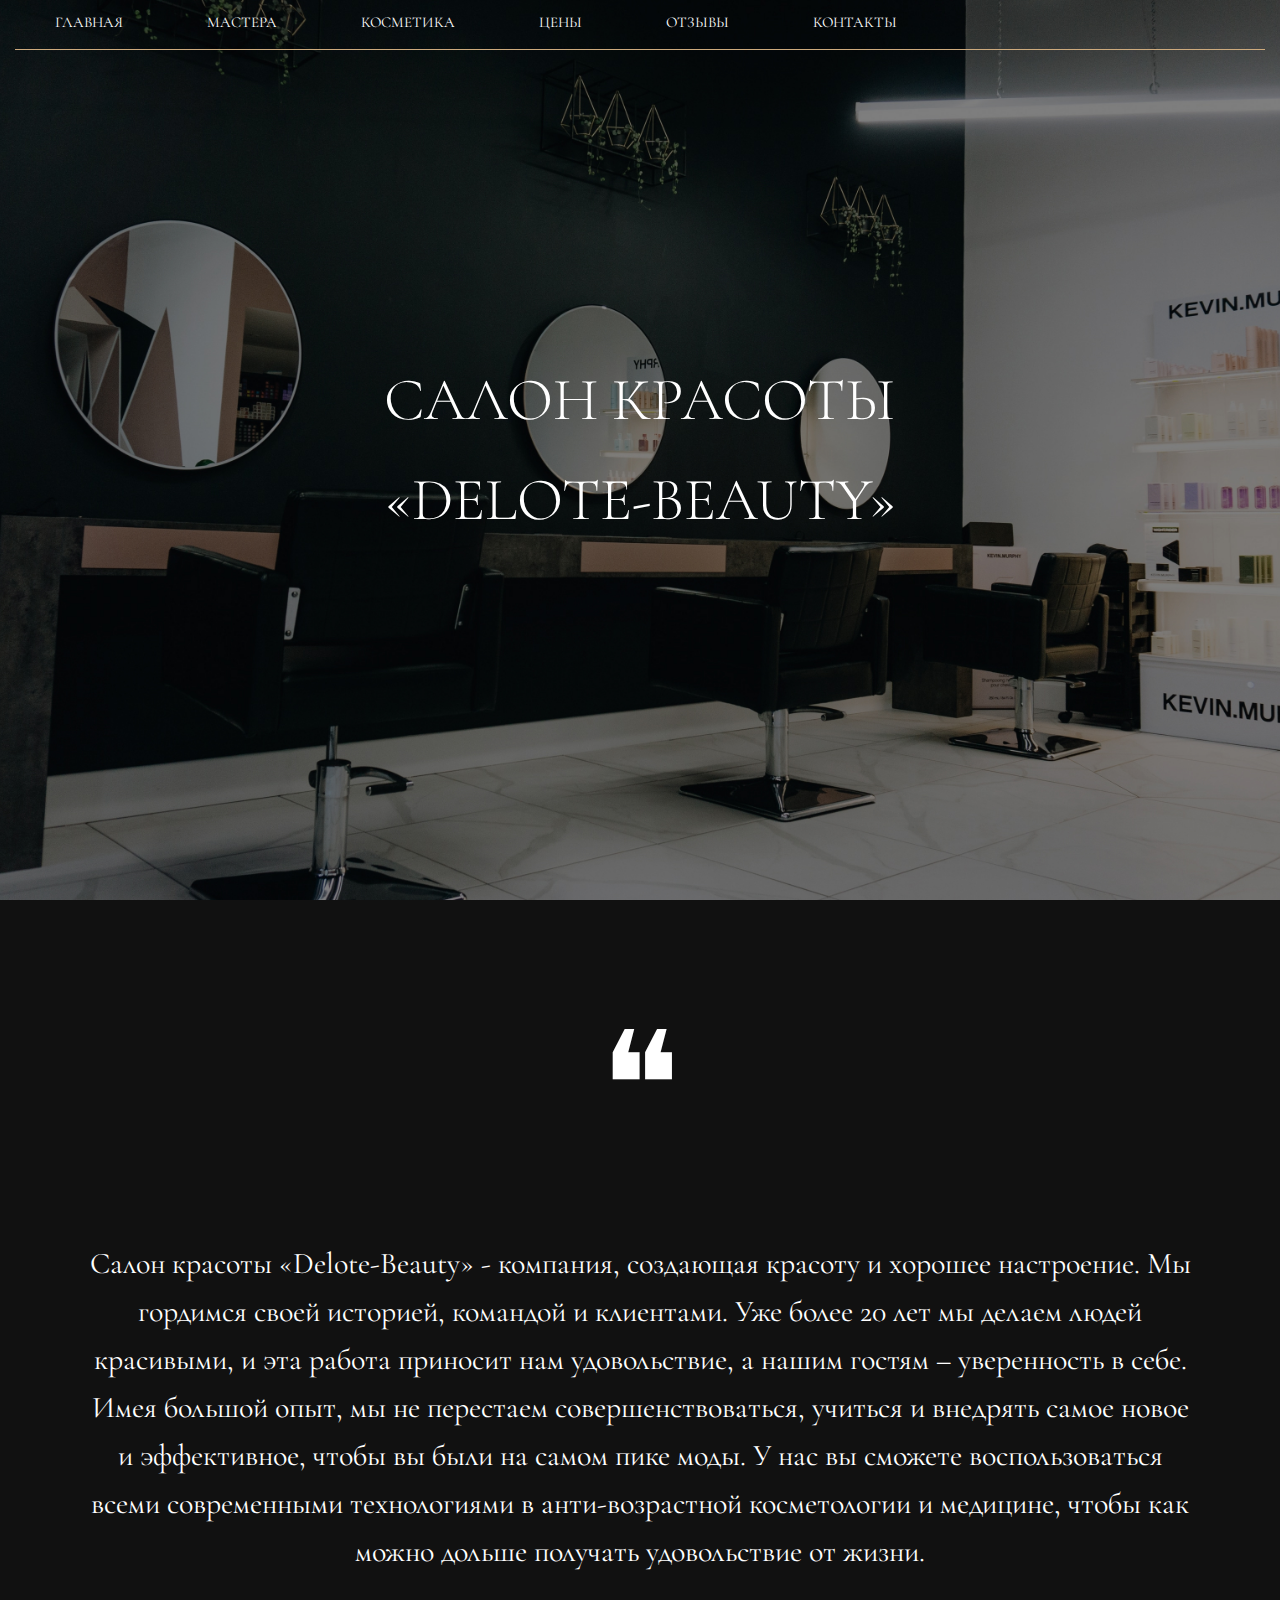
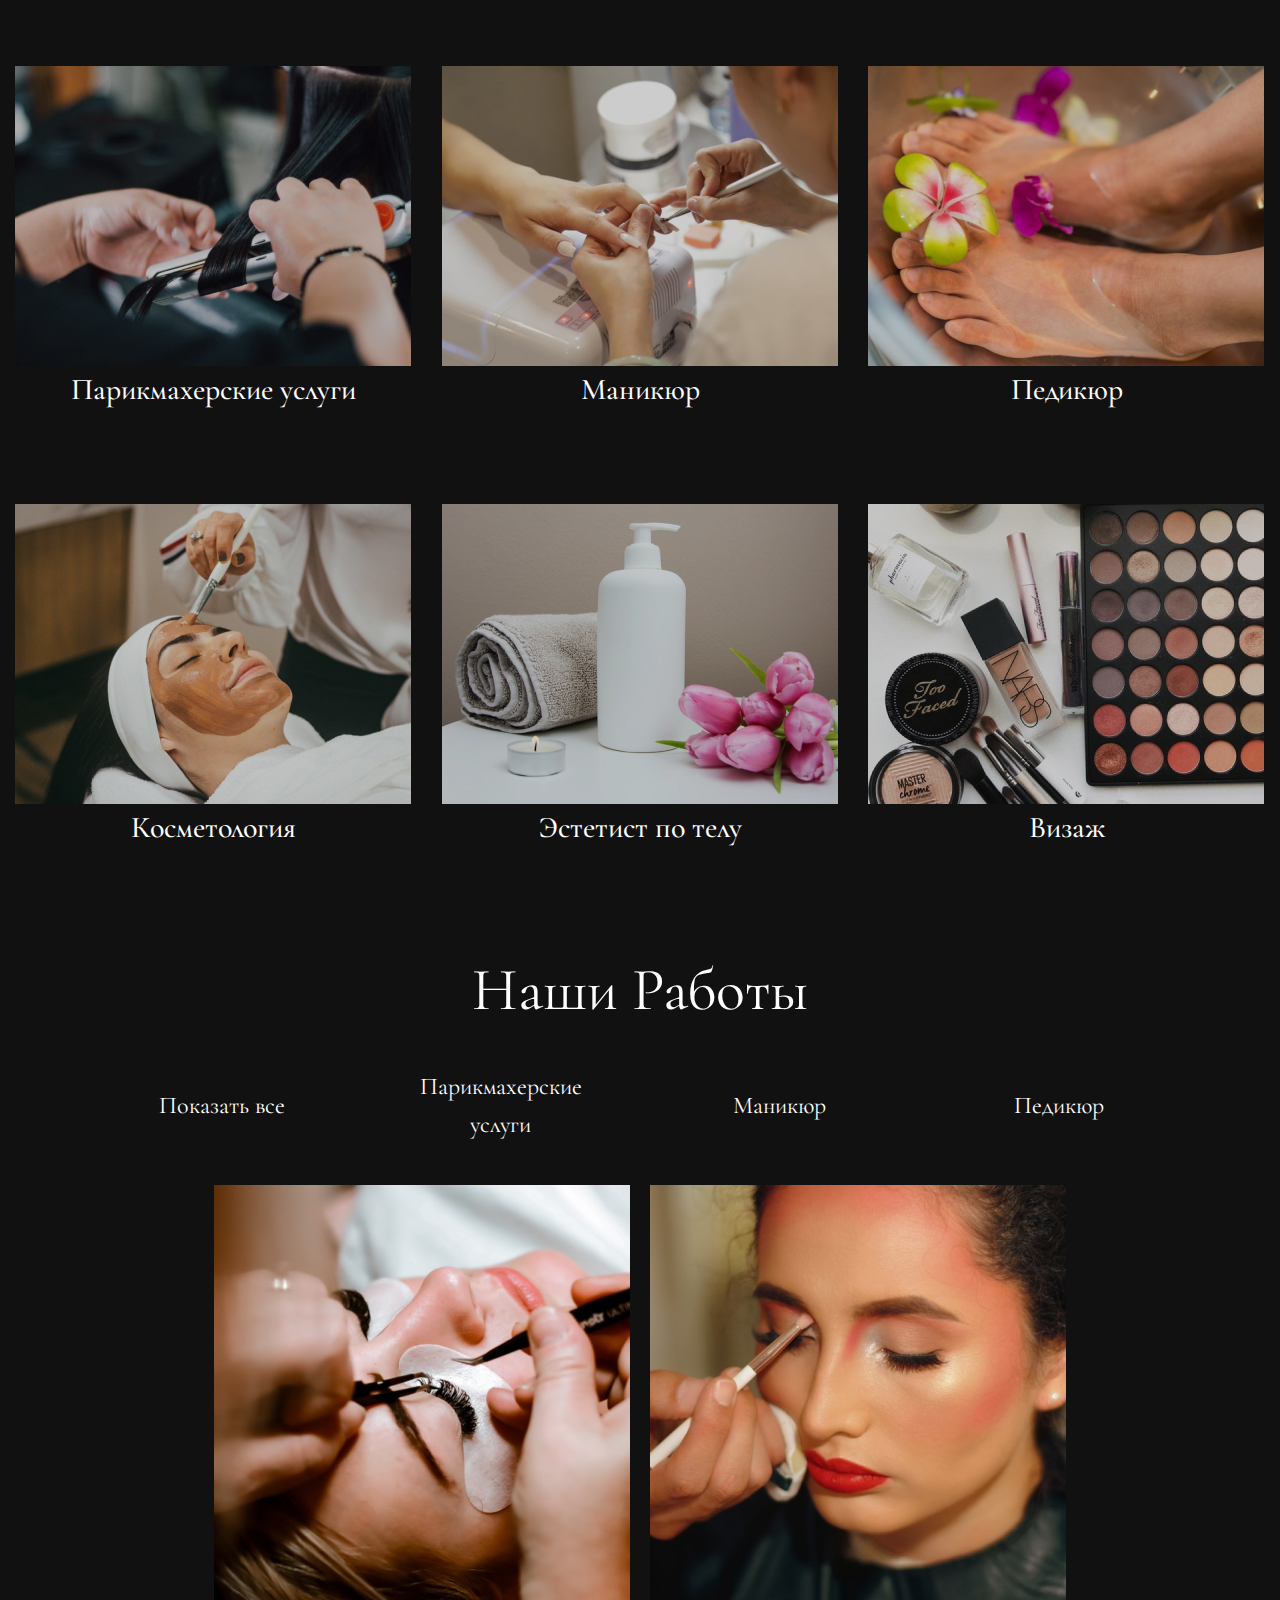
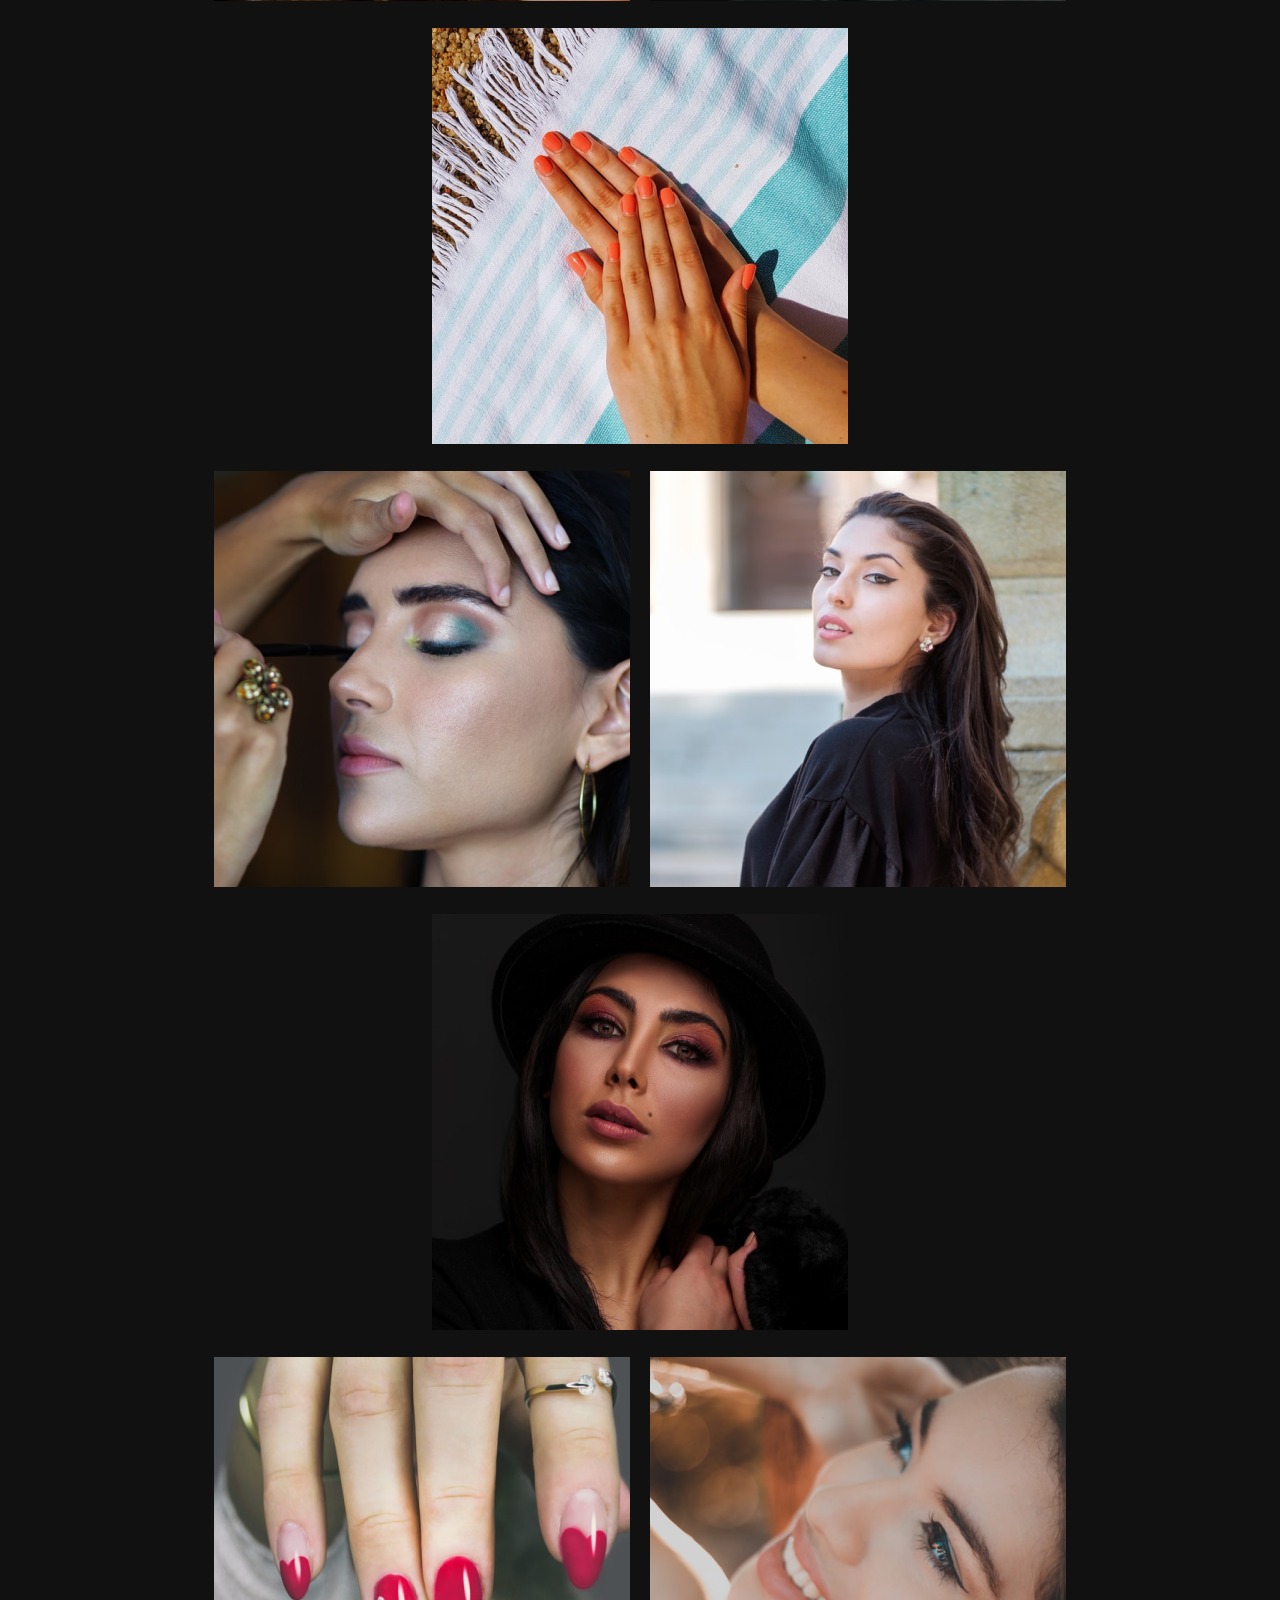
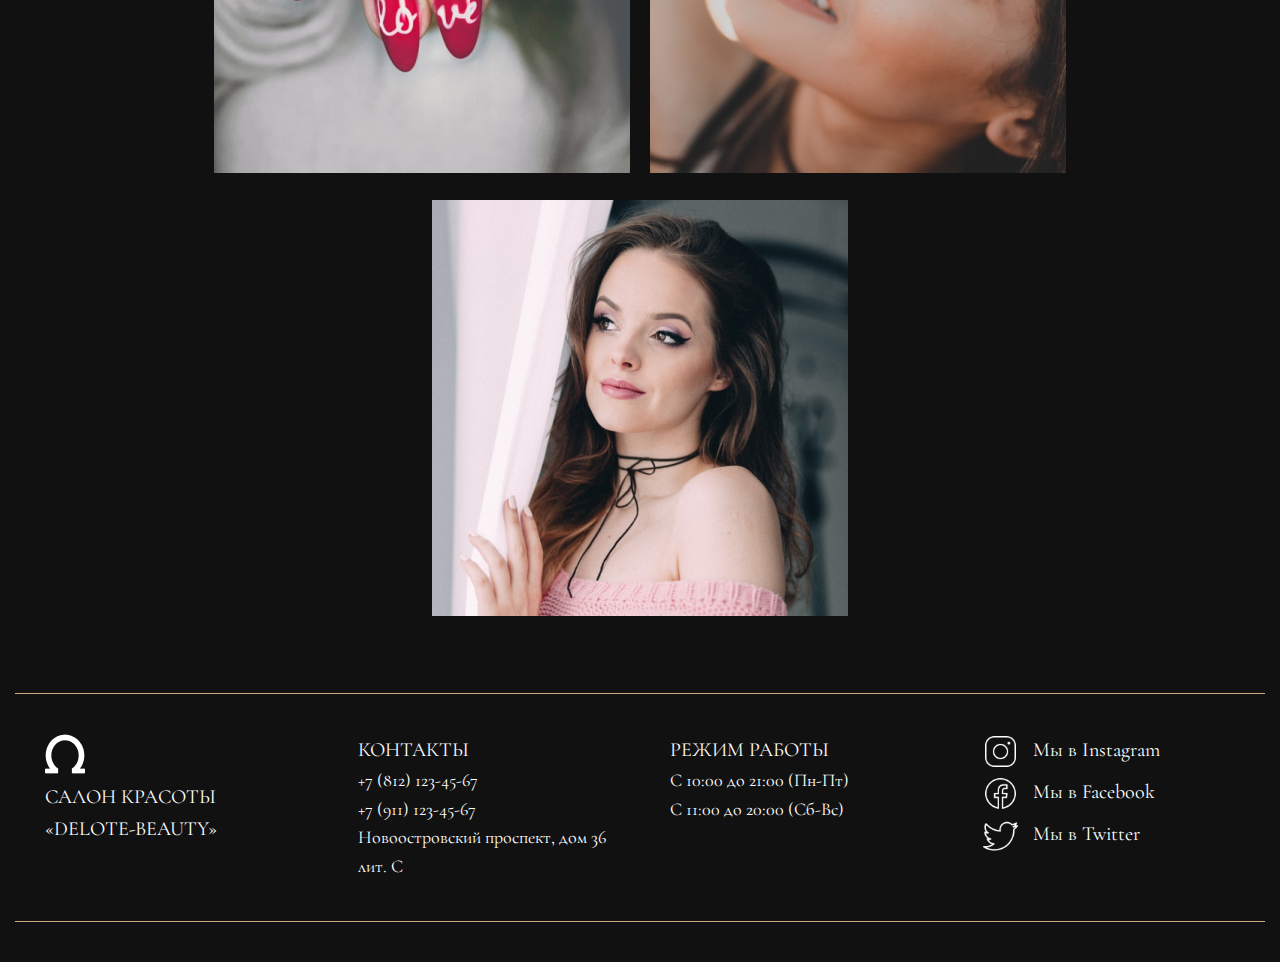
==== index.html @ 90ce24db "Update and rename Main_Page.html to index.html" ====
<!DOCTYPE html>
<html lang="cyrillic">
<head>
    <meta charset="UTF-8">
    <meta name="viewport" content="width=device-width, initial-scale=1">
    <link rel="stylesheet" href="styles.css" type="text/css">


    <link rel="preconnect" href="https://fonts.googleapis.com">
    <link rel="preconnect" href="https://fonts.gstatic.com" crossorigin>
    <link href="https://fonts.googleapis.com/css2?family=Cormorant+Garamond:wght@300&display=swap"
    rel="stylesheet">

    <title> Салон красоты «Delote-Beauty» </title>
</head>

<header class="header ">
  <div class="container">
    <div class"header_inner">
      <div class="header_logo">
          Салон красоты <div> «Delote-Beauty»</div>
      </div>

        <nav class="nav" id="nav">
            <a class="nav_link " href="Main_Page.html">Главная</a>
            <a class="nav_link " href="Masters.html">Мастера</a>
            <a class="nav_link " href="Cosmetics.html">Косметика</a>
            <a class="nav_link " href="Price.html">Цены</a>
            <a class="nav_link " href="Reviews.html">Отзывы</a>
            <a class="nav_link " href="Contacts.html">Контакты</a>
        </nav>

        <button class="nav-toggle" id="nav_toggle" type="button">
          <span class="nav-toggle__item" >меню </span>
        </button>

      <div class="poloska"></div>
      </div>
  </div>
</header>


<body>
<div class="intro">
  <div class="container">
    <div class="intro__inner">
      <h1 class="intro__title">Салон красоты</h1>
      <h1 class="intro__title">«Delote-Beauty»</h1>
    </div>
		</div>
</div>

<section class="section">
  <div class="container">

    <div class="section_header">
      <div class="section__suptitle">❝</div>
        <div class="section__text">
          <p>Салон красоты «Delote-Beauty»  - компания, создающая красоту и хорошее настроение.
        Мы гордимся своей историей, командой и клиентами. Уже более 20 лет мы делаем людей красивыми,
        и эта работа приносит нам удовольствие, а нашим гостям – уверенность в себе. Имея большой опыт,
        мы не перестаем совершенствоваться, учиться и внедрять самое новое и эффективное,
        чтобы вы были на самом пике моды. У нас вы сможете воспользоваться всеми современными технологиями
        в анти-возрастной косметологии и медицине, чтобы как можно дольше получать удовольствие от жизни.</p>
        </div>
    </div>

    <div class="service">
              <div class="service__item">
                    <div class="service__img">
                      <img src="service/serv1.jpg" alt="">
                    </div>
                    <div class="service_text">Парикмахерские услуги</div>
              </div>
              <div class="service__item">
                      <div class="service__img">
                        <img src="service/serv2.jpg" alt="">
                      </div>
                      <div class="service_text">Маникюр</div>
              </div>
              <div class="service__item">
                          <div class="service__img">
                            <img src="service/serv3.jpg" alt="">
                          </div>
                          <div class="service_text">Педикюр</div>
              </div>
    </div>

    <div class="service">
            <div class="service__item">
                  <div class="service__img">
                    <img src="service/serv4.jpg" alt="">
                  </div>
                  <div class="service_text">Косметология</div>
            </div>
            <div class="service__item">
                    <div class="service__img">
                      <img src="service/serv5.jpg" alt="">
                    </div>
                    <div class="service_text">Эстетист по телу</div>
            </div>
            <div class="service__item">
                        <div class="service__img">
                          <img src="service/serv6.jpg" alt="">
                    </div>
                    <div class="service_text">Визаж</div>
            </div>
          </div>
  </div>
</section>

<section class="section">
  <div class="container">

    <div class="section_header">
      <div class="section__suptitle2">
        <div class="suptitle2">Наши Работы</div>
      </div>

      <div class="work">
        <div class="work_item">
          <a class="text_link" href="#">Показать все</a>
        </div>
        <div class="work_item">
          <a class="text_link" href="#">Парикмахерские услуги</a>
        </div>
        <div class="work_item">
          <a class="text_link" href="#">Маникюр</a>
        </div>
        <div class="work_item">
          <a class="text_link" href="#">Педикюр</a>
        </div>
      </div>
    </div> <!--section_header-->

    <div class="our_work">
                <div class="work_photo">
                      <div class="work__img">
                        <img src="work/work-9.jpg" alt="">
                      </div>
                </div>
                <div class="work_photo">
                        <div class="work__img">
                          <img src="work/work-8.jpg" alt="">
                        </div>
                </div>
                <div class="work_photo">
                            <div class="work__img">
                              <img src="work/work-7.jpg" alt="">
                            </div>
                </div>
      </div>
      <div class="our_work">
                  <div class="work_photo">
                        <div class="work__img">
                          <img src="work/work-6.jpg"  alt="">
                        </div>
                  </div>
                  <div class="work_photo">
                          <div class="work__img">
                            <img src="work/work-5.jpg" alt="">
                          </div>
                  </div>
                  <div class="work_photo">
                              <div class="work__img">
                                <img src="work/work-4.jpg" alt="">
                              </div>
                  </div>
        </div>
        <div class="our_work">
                    <div class="work_photo">
                          <div class="work__img">
                            <img src="work/work-3.jpg"alt="">
                          </div>
                    </div>
                    <div class="work_photo">
                            <div class="work__img">
                              <img src="work/work-2.jpg" alt="">
                            </div>
                    </div>
                    <div class="work_photo">
                                <div class="work__img">
                                  <img src="work/work-1.jpg"  alt="">
                                </div>
                    </div>
          </div>


    </div> <!-- container-->
</section>


<div class="footer">
  <div class="container">
      <div class="poloska_foot"></div>

        <div class="foot">
          <div class="foot_item">
              <img class="footer_icon"
              src="icons/icon.png" alt = "">
              <div class="foot_title">Салон красоты «Delote-Beauty» </div>
          </div>

          <div class="foot_item">
            <div class="foot_title"> Контакты </div>
            <div class="foot_text"> +7 (812) 123-45-67 </div>
            <div class="foot_text"> +7 (911) 123-45-67 </div>
            <div class="foot_text"> Новоостровский проспект, дом 36 лит. С</div>
          </div>

          <div class="foot_item">
            <div class="foot_title"> Режим работы</div>
            <div class="foot_text"> С 10:00 до 21:00 (Пн-Пт)</div>
            <div class="foot_text"> С 11:00 до 20:00 (Сб-Вс)</div>
          </div>

          <div class="foot_item">
            <img class="footer_icon_social"
            src="icons/instagram.png" height="35" width="35"  alt = "">
            <div class="foot_text_social"> Мы в Instagram</div>

            <img class="footer_icon_social"
            src="icons/facebook.png" height="35" width="35"  alt = "">
            <div class="foot_text_social"> Мы в Facebook</div>

            <img class="footer_icon_social"
            src="icons/twitter.png" height="35" width="35"  alt = "">
            <div class="foot_text_social"> Мы в Twitter</div>


          </div>
        </div>

        <div class="poloska_foot2"></div>
  </div>
</div>


<script src="https://ajax.googleapis.com/ajax/libs/jquery/3.6.0/jquery.min.js"></script>
<script src="app.js"></script>

</body>
</html>
---- styles.css ----
body {
    margin: 0;
    background: #111111;
    font-family: 'Cormorant Garamond', serif;

    font-size: 15px;
    line-height: 1.6;
    color: #FFFFFF;
}

*,
*:before,
*::after {
    box-sizing: border-box;
}

h1, h2, h3, h4, h5, {
  margin: 0;
}

                        /*container*/
.container {
  width: 100%;
  max-width: 1326px;
  padding: 0 15px;
  margin: 0 auto;
}

                          /*intro*/
.intro {
  display: flex;
  flex-direction: column;
  justify-content: center;
  width: 100%;
  height: 100vh;

  background:
  url("intro.jpg") center no-repeat;
    -webkit-background-size: cover;
  background-size: cover;
}

.intro__inner {
    width: 100%;
    max-width: 880px;
    margin: 0 auto;
}

.intro__title {
    color: #FFFFFF;
    font-size: 60px;
    font-weight: 300;
    text-transform: uppercase;
    text-align: center;
    line-height: 1;
}
                      /*Header*/
.header {
  width: 100%;
  padding-top: 10px;

  position: absolute;
  top: 0;
  left: 0;
  right: 0;
  z-index: 1000;
}

.header_inner {
  display: flex;
  justify-content: space-between;
  align-items: center;
  display: none;
}

.header_logo {
    display: none;
  font-size: 20px;
  font-weight: 500;
  color: #FFFFFF;
}

.header.active {
  background-color: #101716;
}


                        /*nav*/
.nav {
  font-size: 15px;
  text-transform: uppercase;
}

.nav_link {

  display: inline-block;
  vertical-align: top;
  margin: 0 40px;
  position: relative;

  color: #FFFFFF;
  text-decoration: none;

  transition: color 0.1s linear;
}

.nav_link:after {
  content: "";
  display: block;
  width: 100%;
  height: 3px;

  background-color: #CDAA7D;
  opacity: 0;

  position: absolute;
  top: 100%;
  left: 0;
  z-index: 1;
  transition: opacity 0.1s linear;
}

.nav_link:hover {
   color: #CDAA7D;
 }

 .nav_link:hover:after {
   opacity: 1;
 }
  /* nav toggle*/
.nav-toggle {
    width: 30px;
    padding: 10px 0;
    display: none;

    font-size: 0;
    color: transparent;

    border: 0;
    background: none;
    cursor: pointer;

    position: absolute;
    top: 15px;
    right: 30px;
    z-index: 1;
}

.nav-toggle__item {
  display: block;
    width: 100%;
    height: 2px;

    background-color: #CDAA7D;

    position: absolute;
    top: 0;
    left: 0;
    bottom: 0;
    right: 0;
    margin: auto;

    transition: background 0.2s linear;
}

.nav-toggle.active .nav-toggle__item {
    background: none;
}


.nav-toggle__item:before,
.nav-toggle__item:after {
   content: "";
   width: 100%;
   height: 2px;

   background-color: #CDAA7D;

   position: absolute;
   z-index: 1;
   left: 0;

  transition: transform 0.2s linear;

}

.nav-toggle__item:before {
  top: -8px;
}

.nav-toggle__item:after {
  bottom: -8px;
}

.nav-toggle.active .nav-toggle__item:before {
  top: 0;
   transform: rotate(45deg);
}

.nav-toggle.active .nav-toggle__item:after {
  bottom: 0;
  transform: rotate(-45deg);
}

                          /*poloska*/
.poloska:after{
    content: "";
    display: block;
    width: 1005;
    height: 1px;
    margin: 15px auto 0;

    background-color: #CDAA7D;
}

                          /* section*/

.section {
  padding: 20px 0;
}

.section_header {
  width: 100%;
  max-width: 1116px;
  margin: 20px auto 30px;
  text-align: center;
  margin-bottom: 30px;
}

.section__suptitle {
  color: #FFFFFF;
  font-size: 150px;
  text-align: center;
}

.section__text {
  font-size: 30px;
}

                            /* services*/
.service {
  margin: 50px -15px 0;
  display: flex;
  flex-wrap: wrap;
  justify-content: space-between;
  padding-top: 40px;
}

.service__item {
  width: 33.333333%;
  padding: 0 15px;
}

.service__item:hover .service__img{
  transform: translate3d(-10px, +10px, 0);
}

.service__item:hover .service__img img {
  opacity: 0.3;
}

.service__img {
  transition: transform 0.2s linear;
}

.service__img img {
  display: block;
  max-width: 100%;
  height: auto;
  transition: opacity 0.1s linear;
}

.service_text {
  color: #FFFFFF;
  font-size: 30px;
  font-weight: 500;
  text-align: center;
}

                            /* About us*/
.section_header {
  padding-top: 30px;
  width: 100%;
  max-width: 1116px;
  margin: 20px auto 30px;
  text-align: center;
}

.section__suptitle2 {
  color: #FFFFFF;
  font-size: 60px;
  text-align: center;
  padding-bottom: 30px;
}

.work {
  display: flex;
  justify-content: space-between;
  align-items: center;
  flex-wrap: wrap;
}

.work_item {
  flex: 1 1 0;
  text-align: center;
  font-size: 24px;
  color: #FFFFFF
}

.text_link {
  display: inline-block;
  vertical-align: top;
  margin: 0 40px;
  position: relative;

  color: #FFFFFF;
  text-decoration: none;

  transition: color 0.1s linear;
}

.text_link:after {
  content: "";
  display: block;
  width: 100%;
  height: 3px;

  background-color: #CDAA7D;
  opacity: 0;

  position: absolute;
  top: 100%;
  left: 0;
  z-index: 1;
  transition: opacity 0.1s linear;
}


.text_link:hover {
   color: #CDAA7D;
 }

.text_link:hover:after {
   opacity: 1;
 }

                        /*our work photo*/
.our_work {
  margin: 20px -15px 0;
  display: flex;
  flex-wrap: wrap;
  justify-content: space-between;
}

.work_photo {
  width: 33.33333%
  padding: 0 15px;
}

                      /*footer*/

                            /*poloska*/
.poloska_foot::before{
    content: "";
    display: block;
    width: 100%;
    height: 1px;
    margin-top: 40px;
    margin-bottom: 10px;

    background-color: #CDAA7D;
}
.foot {
  display: flex;
  flex-wrap: wrap;
}

.foot_item {
  flex: 1 1 0;
  padding: 30px 30px;


  text-align: left;
  color: #FFFFFF;
}

.foot_title {
  font-size: 20px;
  color: #FFFFFF;
  text-transform: uppercase;
}

.foot_text {
  font-size: 18px;
  color: #FFFFFF;
}

.footer_icon_social {
  position: absolute;
  top: 0
  left: 0;
  z-index: 1;
}

.foot_text_social {
  padding-left: 50px;
    margin-bottom: 10px;
    font-size: 20px;
    color: #FFFFFF;

}
                         /*poloska*/
.poloska_foot2:after{
    content: "";
    display: block;
    width: 100%;
    height: 1px;
    margin-top: 10px;
    margin-bottom: 40px;

    background-color: #CDAA7D;
  }

                          /*media*/

  @media (max-width: 1300px) {

      /* work photo*/
      .our_work {
        margin: auto;
        justify-content: center;
  }
    .work_photo {
      width: 100%;
      max-width: 416px;
      flex: none;
      margin: 10px 10px;
        }
    }

@media (max-width: 1200px) {
    /* Intro*/
    .intro__title {
        font-size: 50px;
    }
    /* work photo*/
    .our_work {
      margin: auto;
      justify-content: center;
    }
    .work_photo {
      width: 100%;
      max-width: 416px;
      flex: none;

      margin: 10px 10px;
    }
}

@media (max-width: 990px) {
  /* nav*/
      .nav {
          display: none;
          width: 100%;

          position: absolute;
          top: 100%;
          left: 0;
          background-color: #101716;
  }
.header_inner{
  padding-top: 5px;
  padding-left: 5px;
}
  .header_logo{
    display: block;
  }

  .nav.active {
    display: block;
  }
    .nav_link {
      display: block;
      margin: 0;
      padding: 8px 20px;

    }

      .nav-toggle {
          display: block;
  }
  /* Intro*/
      .intro__title {
          font-size: 40px;
        }
        .section__suptitle {
          font-size: 100px;
        }
        .section__text {
            font-size: 24px;
        }
          /*about us*/
        .section__suptitle2 {
          font-size: 45px;
        }
        .work {
          margin: auto;
          justify-content: center;
        }
        .work_item {
          font-size: 17px;
          width: 100%;
          padding-bottom: 10px;
        }

        /* work photo*/
        .our_work {
          margin: auto;
          justify-content: center;
        }
        .work_photo {
          width: 100%;
          max-width: 416px;
          flex: none;
          padding-bottom: 10px;
        }

        /*footer*/
        .foot {
          justify-content: center;
        }

        .foot_item {
          flex: none;
          width: 50%;

          padding-left: 50px;
          padding-right: 0;
        }
}

@media (max-width: 770px) {
            /* Intro*/
        .intro__title {
            font-size: 30px;
        }
        .section {
          padding: 5px 0;
        }
        /*section__suptitle*/
        .section__suptitle {
          font-size: 80px;
        }
        .section__text {
            font-size: 20px;
        }

        /* service*/
        .service {
          margin: auto;
          justify-content: center;
        }
        .service__item {
          width: 100%;
          max-width: 426px;
        }
        .service_text {
          font-size: 19px;
          margin: 10px 0;
        }
        /*about us*/
        .section__suptitle2 {
          font-size: 30px;
          padding-bottom: 0;
        }
        .work_item {
          font-size: 17px;
          width: 100%;
          padding-bottom: 10px;
        }

        /* work photo*/
        .our_work {
          margin: auto;
          justify-content: center;
        }
        .work_photo {
          width: 100%;
          max-width: 416px;
          flex: none;
          padding-bottom: 10px;
        }
}

@media (max-width: 575px) {
            /* Intro*/
        .section__suptitle {
          font-size: 60px;
        }
        .section__text {
            font-size: 15px;
        }
        .section_header {
            margin-bottom: 24px;
      }
      /*about us*/
      .work_item {
          width: 100%;
          padding-bottom: 10px;
        }
        .work_photo {
          width: 100%;
          flex: none;
          padding-bottom: 10px;
        }


            /*footer*/
        .foot_item {
          flex: none;
          width: 100%;

          padding-left: 50px;
          padding-right: 0;
          }
}
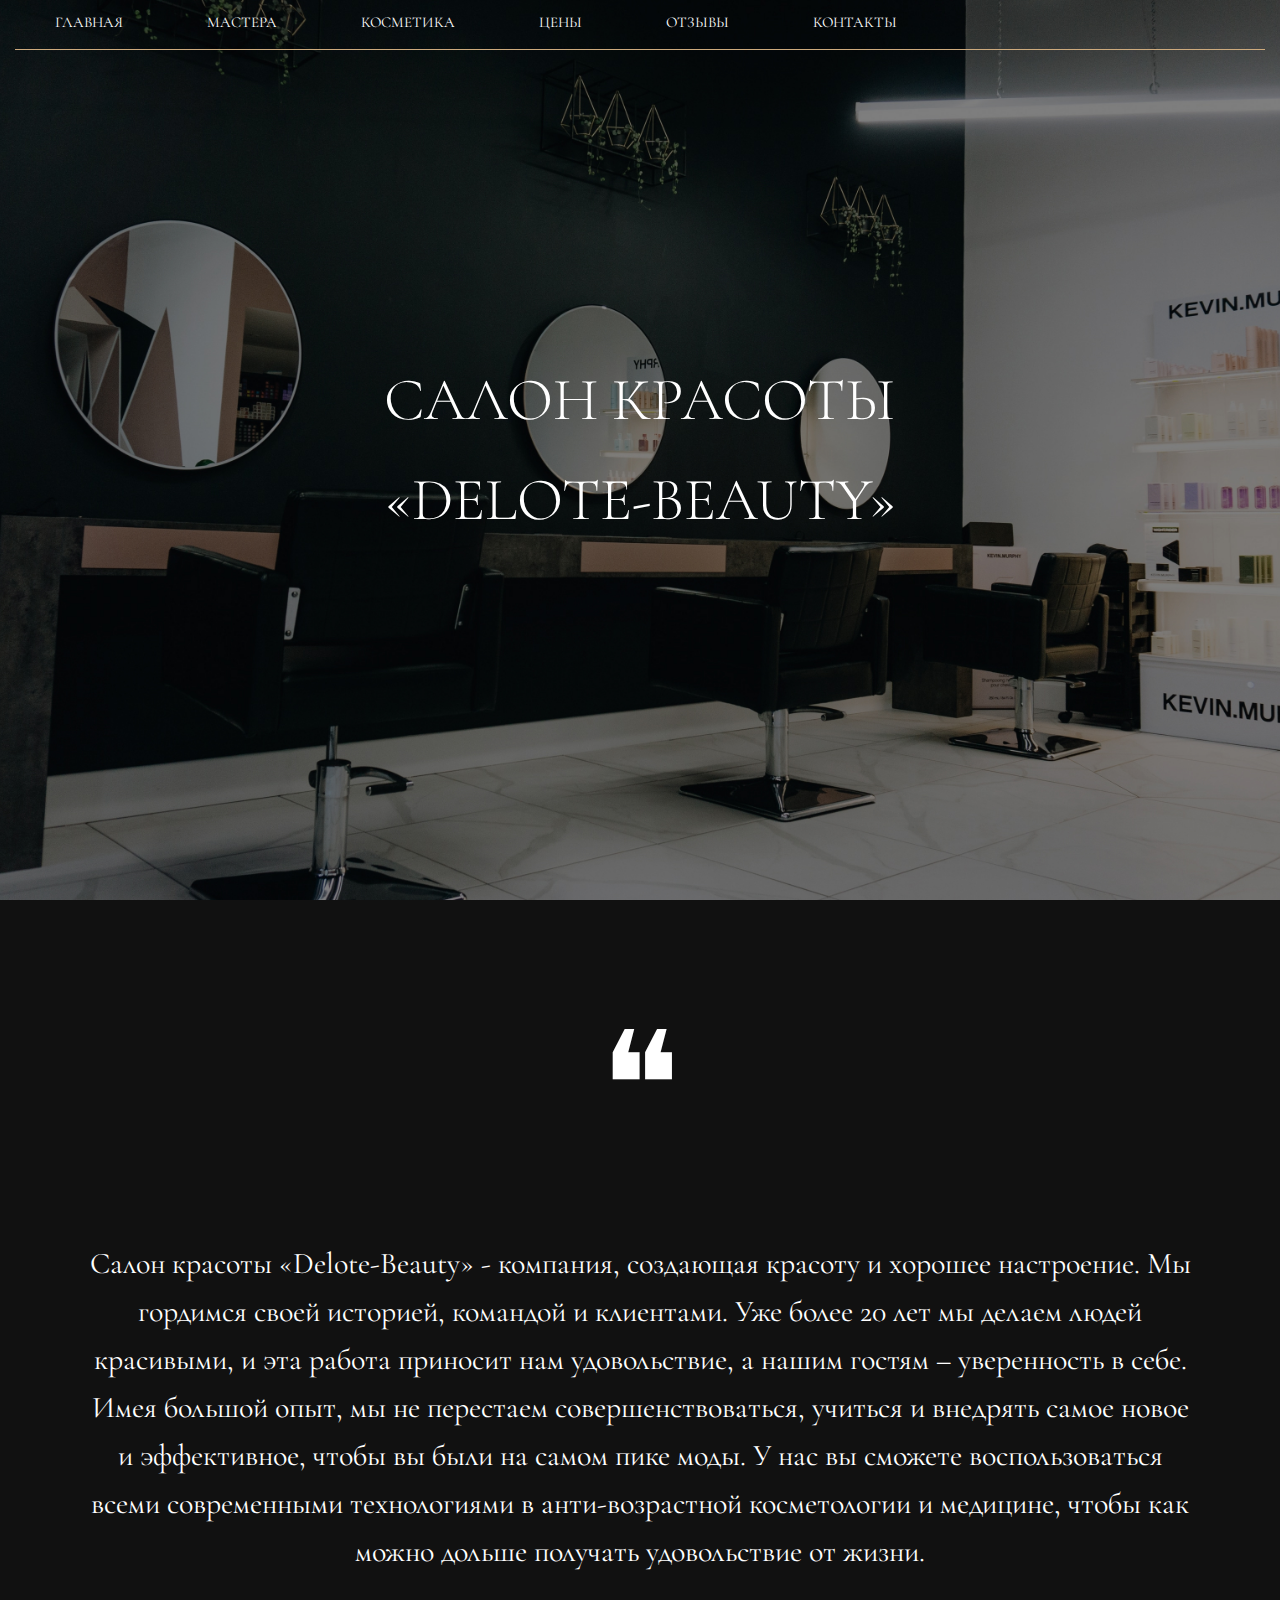
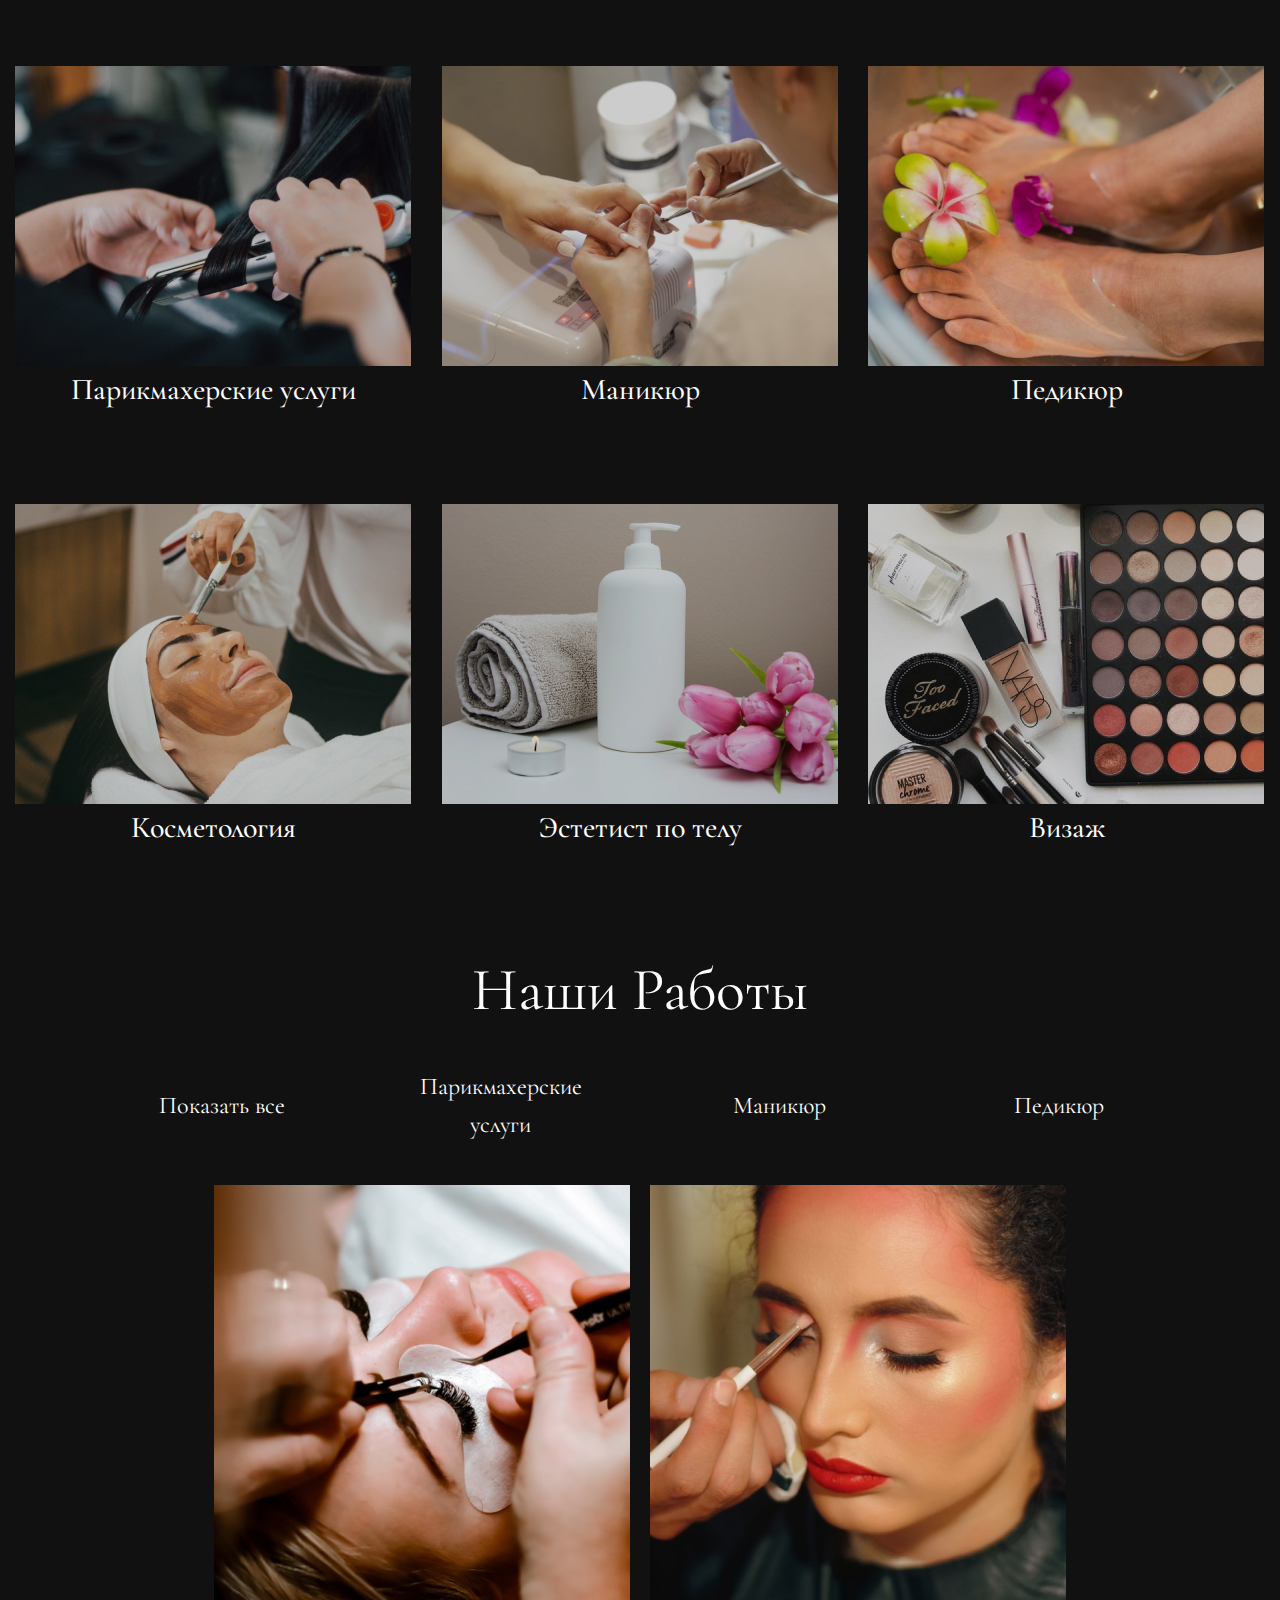
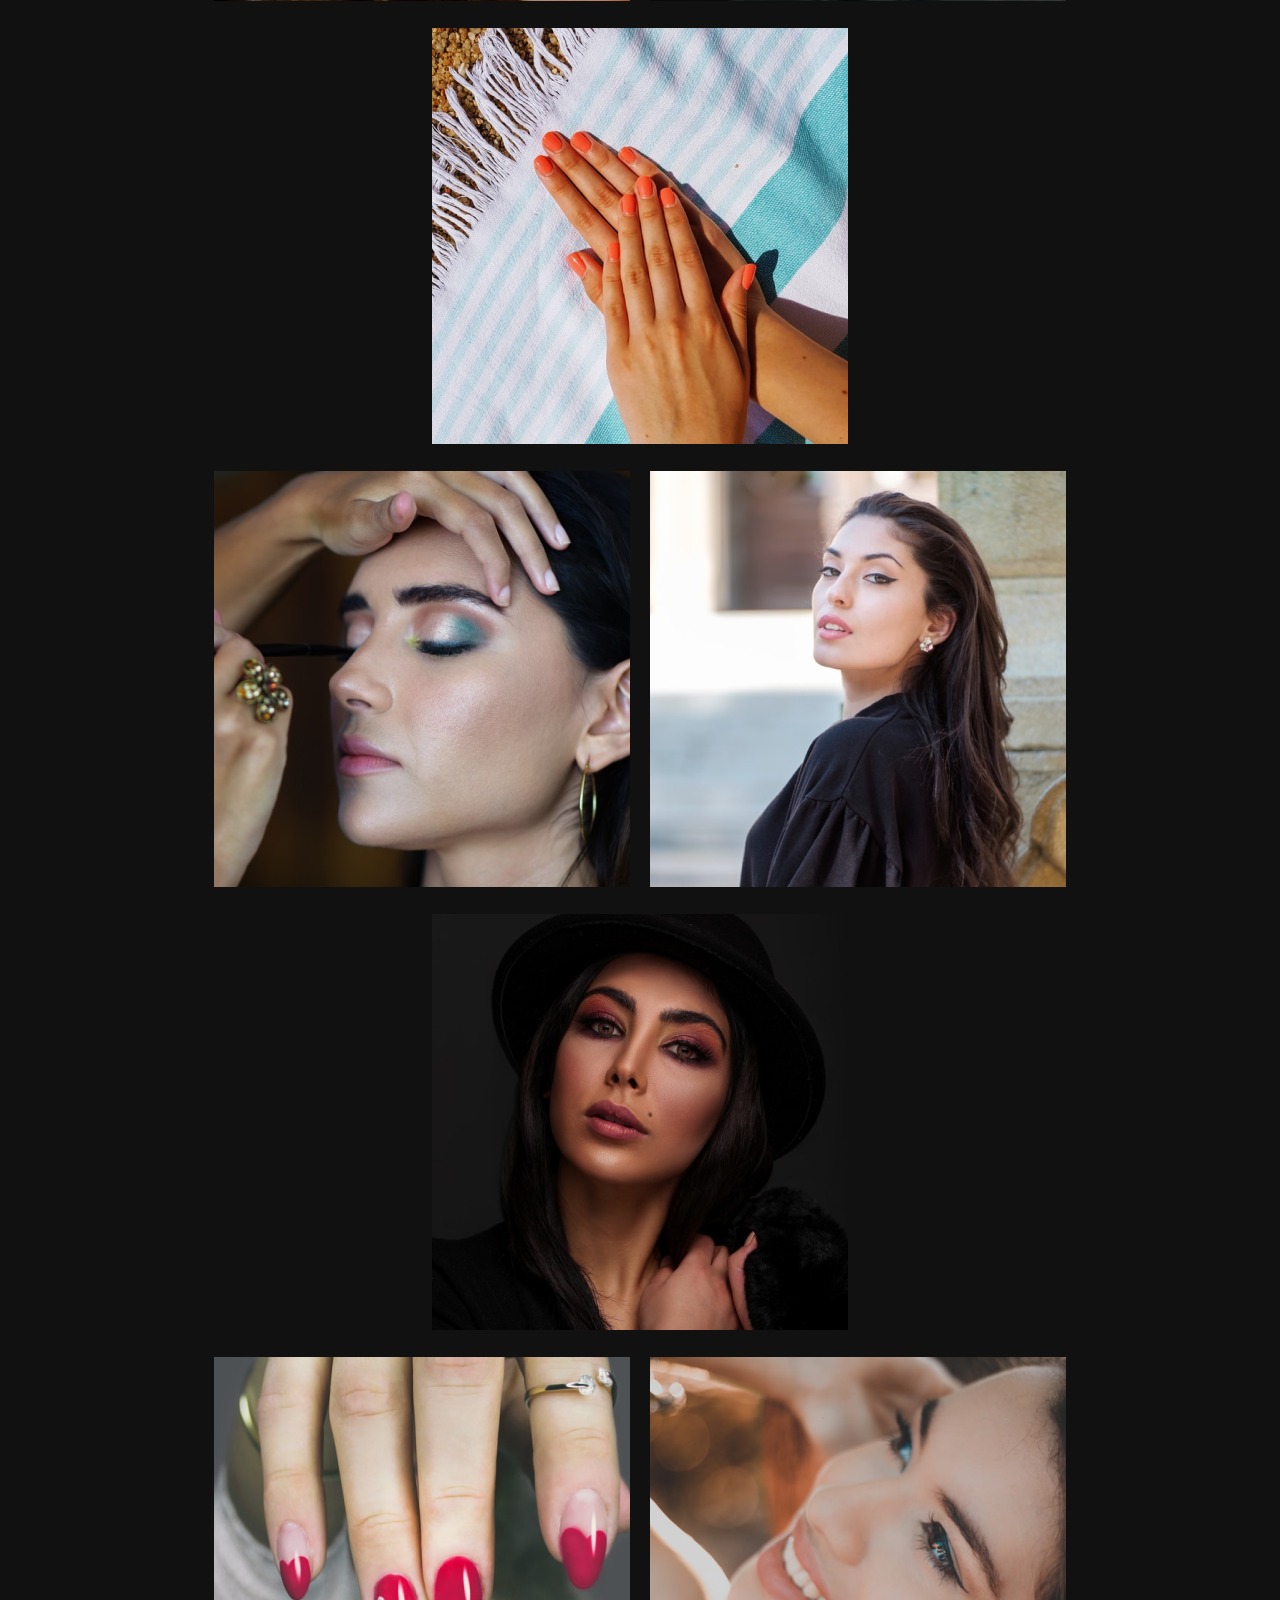
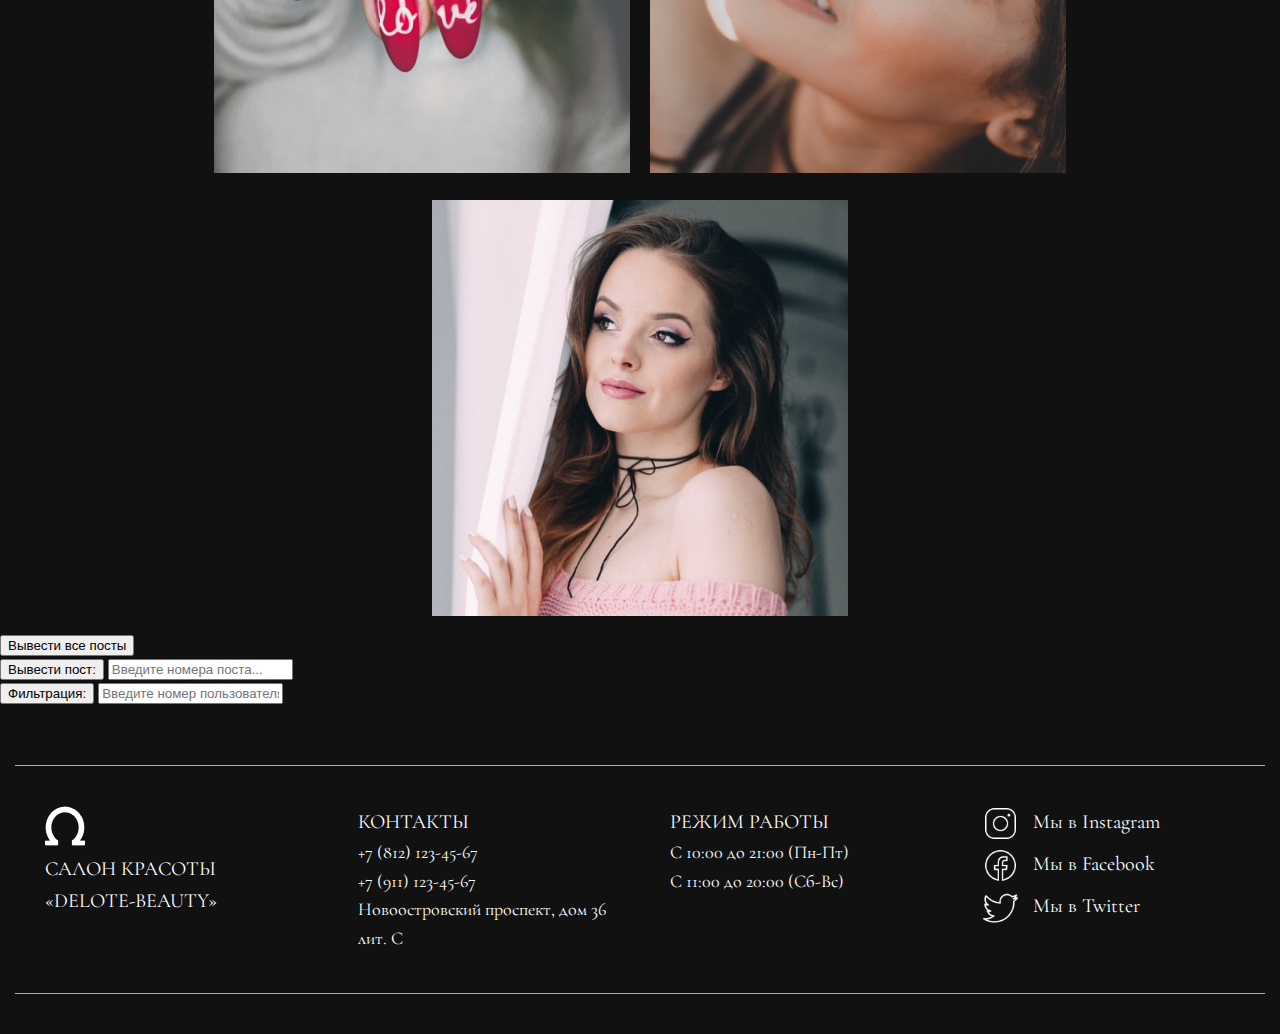
==== commit 84c40e58: "Update index.html" ====
--- a/index.html
+++ b/index.html
@@ -187,6 +187,19 @@
 
 
     </div> <!-- container-->
+
+<div class="vib">
+   <button id="myButton">Вывести все посты</button>
+    </div>
+    <div class="vib">
+    <button id="Posts">Вывести пост:</button>
+    <input id="post" placeholder="Введите номера поста...">
+    </div>
+    <div class="vib">
+    <button id="Filter">Фильтрация: </button>
+    <input id="nameFil" placeholder="Введите номер пользователя...">
+     </div>
+	
 </section>
 
 
